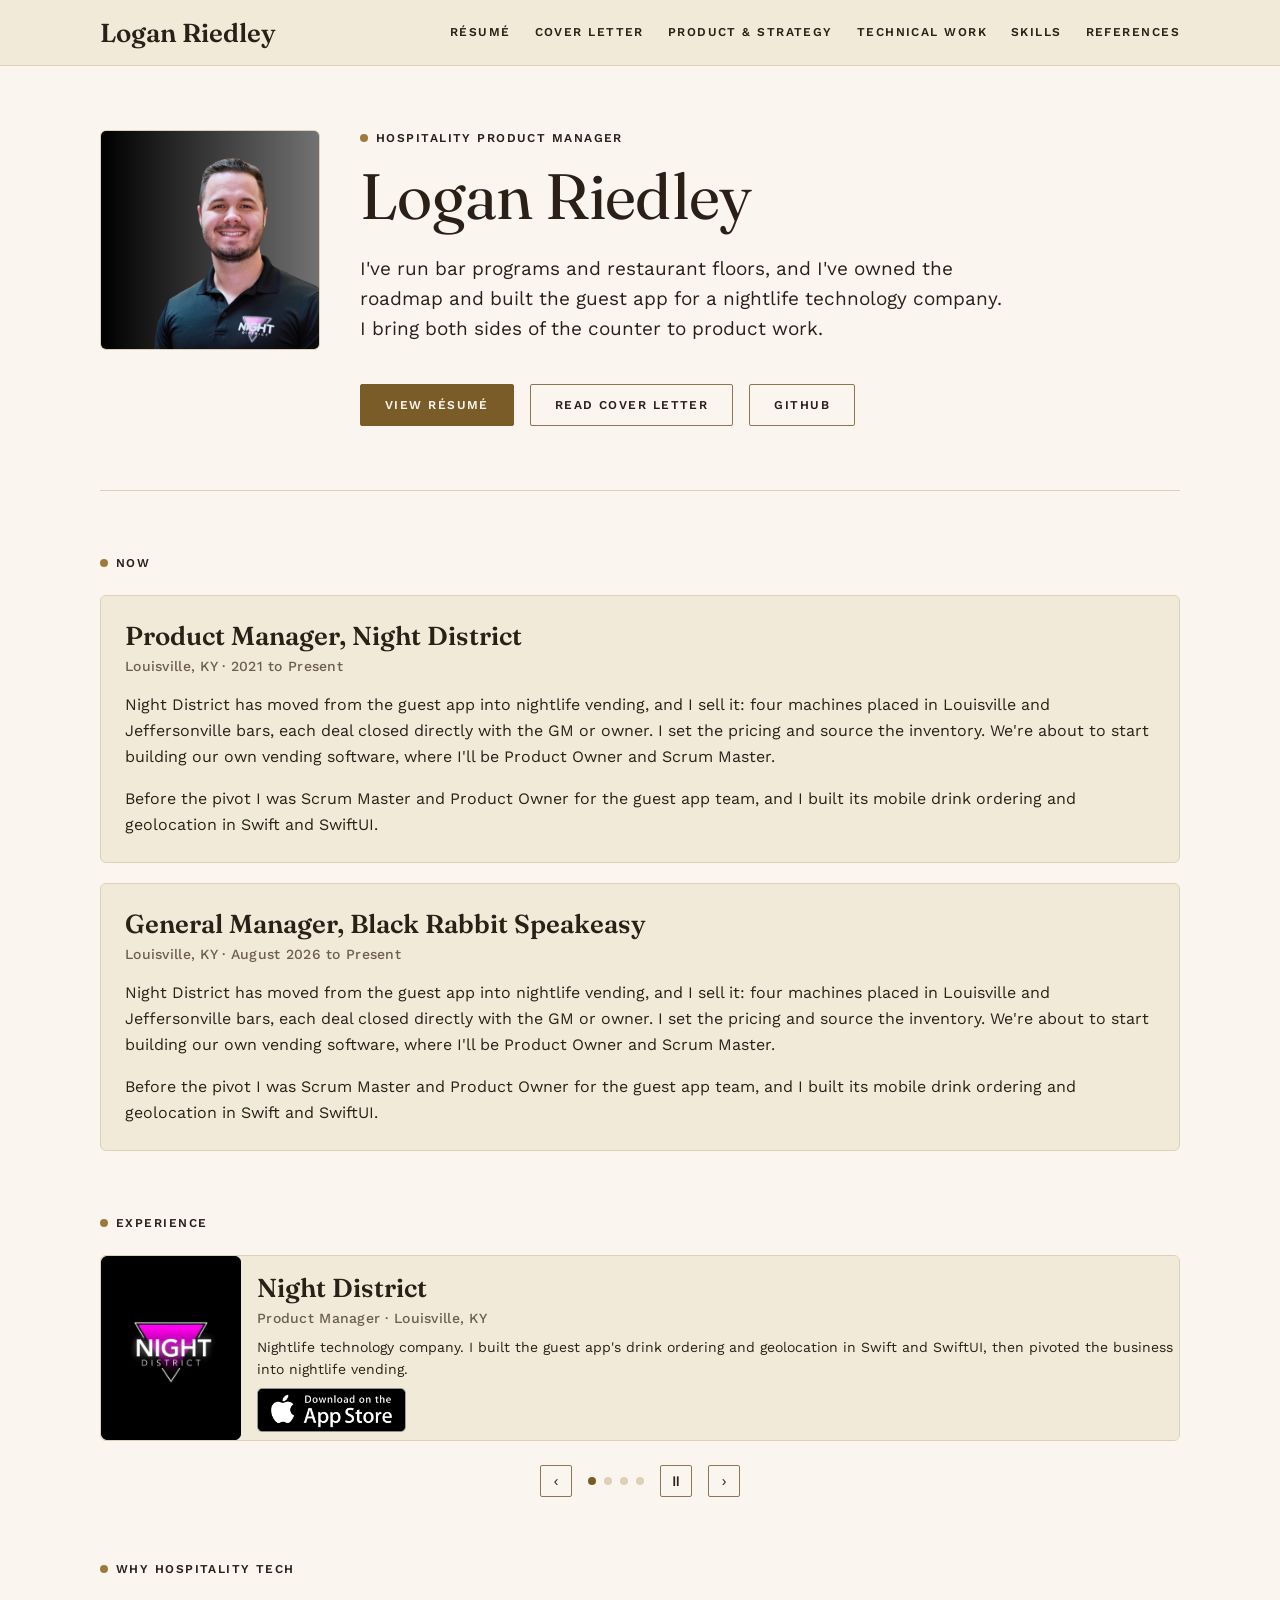
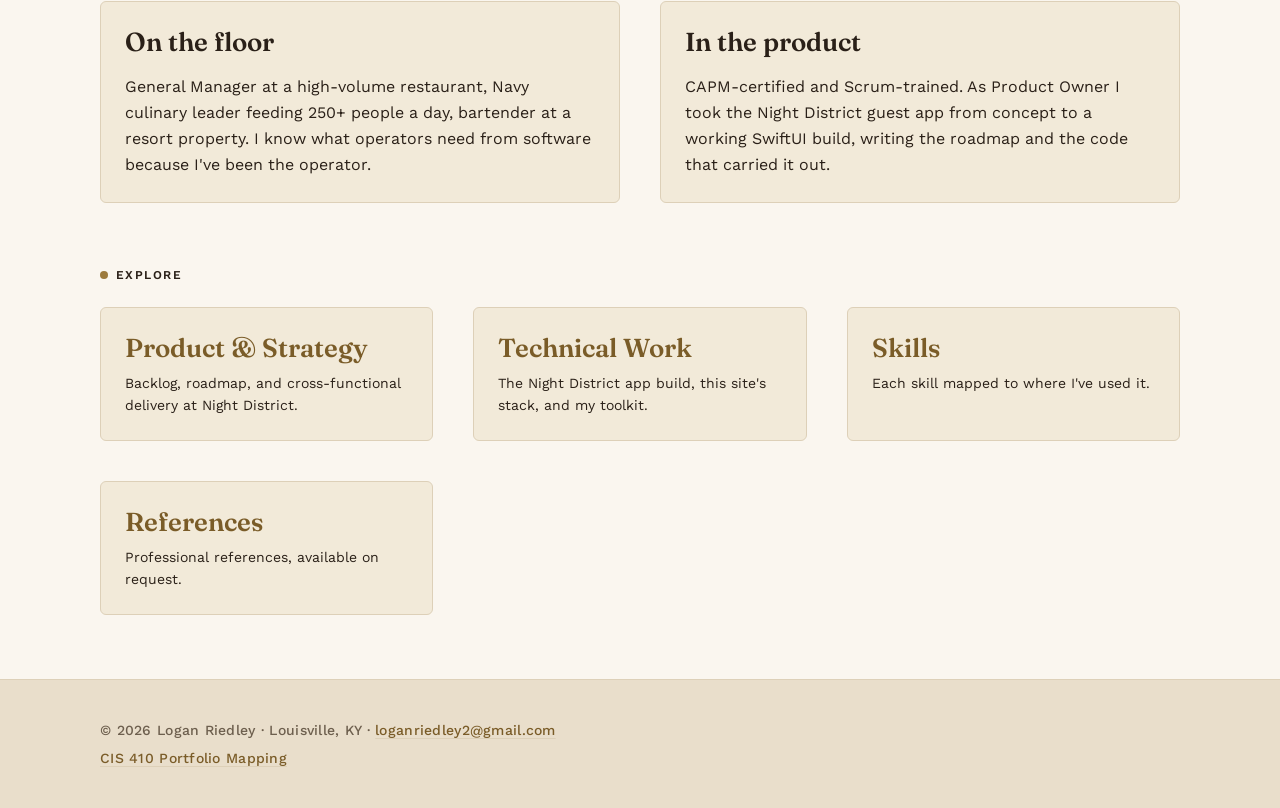
==== index.html @ 6154f62b "Initial commit: portfolio site Static site with home, cover letter, and technical work pages, plus t" ====
<!doctype html>
<html lang="en">
<head>
<meta charset="UTF-8" />
<meta name="viewport" content="width=device-width, initial-scale=1" />
<title>Logan Riedley — Hospitality Product Manager</title>
<meta name="description" content="Portfolio of Logan Riedley, a product manager who has worked both sides of the counter in hospitality." />
<link rel="preconnect" href="https://fonts.googleapis.com" />
<link rel="preconnect" href="https://fonts.gstatic.com" crossorigin />
<link href="https://fonts.googleapis.com/css2?family=Fraunces:wght@400;500;600&family=Work+Sans:wght@400;500;600&display=swap" rel="stylesheet" />
<link rel="stylesheet" href="assets/css/style.css" />
</head>
<body>

<header class="site-header">
  <div class="nav-inner">
    <a class="brand" href="index.html">Logan Riedley</a>
    <nav class="tabs" aria-label="Primary">
      <a href="resume.html">Résumé</a>
      <a href="cover-letter.html">Cover Letter</a>
      <a href="product-strategy.html">Product &amp; Strategy</a>
      <a href="technical-work.html">Technical Work</a>
      <a href="skills.html">Skills</a>
      <a href="references.html">References</a>
    </nav>
  </div>
</header>

<main>
  <div class="wrap">

    <section class="hero">
      <div class="hero-inner">
        <img class="hero-photo" src="assets/img/headshot.png" alt="Portrait of Logan Riedley" />
        <div>
          <p class="eyebrow label">Hospitality Product Manager</p>
          <h1 class="display-xl">Logan Riedley</h1>
          <p class="lede body-lg">
            I've run bar programs and restaurant floors, and I've owned the roadmap and built
            the guest app for a nightlife technology company. I bring both sides of the counter
            to product work.
          </p>
          <div class="cta-row">
            <a class="btn primary" href="resume.html">View Résumé</a>
            <a class="btn" href="cover-letter.html">Read Cover Letter</a>
            <a class="btn" href="https://github.com/lrriedley" target="_blank" rel="noopener">GitHub</a>
          </div>
        </div>
      </div>
    </section>

    <section>
      <div class="section-head">
        <p class="eyebrow label">Now</p>
      </div>
      <article class="card">
        <div class="card-head">
          <h2 class="display-md">Product Manager, Night District</h2>
          <span class="meta">Louisville, KY · 2021 to Present</span>
        </div>
        <p>
          Night District has moved from the guest app into nightlife vending, and I sell it:
          four machines placed in Louisville and Jeffersonville bars, each deal closed directly
          with the GM or owner. I set the pricing and source the inventory. We're about to start
          building our own vending software, where I'll be Product Owner and Scrum Master.
        </p>
        <p>
          Before the pivot I was Scrum Master and Product Owner for the guest app team, and I
          built its mobile drink ordering and geolocation in Swift and SwiftUI.
        </p>
      </article>

      <article class="card">
        <div class="card-head">
          <h2 class="display-md">General Manager, Black Rabbit Speakeasy</h2>
          <span class="meta">Louisville, KY · August 2026 to Present</span>
        </div>
        <p>
          Night District has moved from the guest app into nightlife vending, and I sell it:
          four machines placed in Louisville and Jeffersonville bars, each deal closed directly
          with the GM or owner. I set the pricing and source the inventory. We're about to start
          building our own vending software, where I'll be Product Owner and Scrum Master.
        </p>
        <p>
          Before the pivot I was Scrum Master and Product Owner for the guest app team, and I
          built its mobile drink ordering and geolocation in Swift and SwiftUI.
        </p>
      </article>
    </section>

    <section aria-roledescription="carousel" aria-label="Where I Work">
      <div class="section-head">
        <p class="eyebrow label">Experience</p>
      </div>
      <div class="carousel" data-carousel>
        <div class="carousel-viewport">
          <ul class="carousel-track" data-track role="list">
            <li class="carousel-slide" role="listitem">
              <div class="carousel-logo-frame carousel-logo-frame--dark carousel-logo-frame--fill">
                <img src="assets/img/carousel/night-district.png" alt="Night District logo" loading="lazy" />
              </div>
              <div>
                <h3 class="display-md">Night District</h3>
                <p class="meta">Product Manager · Louisville, KY</p>
                <p class="body-sm" style="margin-top: var(--space-2)">
                  Nightlife technology company. I built the guest app's drink ordering
                  and geolocation in Swift and SwiftUI, then pivoted the business into
                  nightlife vending.
                </p>
                <a class="app-store-badge" href="https://apps.apple.com/us/app/night-district/id6449729790" target="_blank" rel="noopener">
                  <img src="assets/img/app-store.png" alt="Download on the App Store" />
                </a>
              </div>
            </li>
            <li class="carousel-slide" role="listitem">
              <div class="carousel-logo-frame carousel-logo-frame--dark">
                <img src="assets/img/carousel/black-rabbit.svg" alt="Black Rabbit Speakeasy logo" loading="lazy" />
              </div>
              <div>
                <h3 class="display-md">Black Rabbit Speakeasy</h3>
                <p class="meta">General Manager</p>
                <p class="body-sm" style="margin-top: var(--space-2)">
                  The speakeasy I run day to day — floor operations, the bar program,
                  and the guest experience from open to close.
                </p>
              </div>
            </li>
            <li class="carousel-slide" role="listitem">
              <div class="carousel-logo-frame carousel-logo-frame--light">
                <img src="assets/img/carousel/derby-city-pizza.png" alt="Derby City Pizza Co. logo" loading="lazy" />
              </div>
              <div>
                <h3 class="display-md">Derby City Pizza Co.</h3>
                <p class="meta">General Manager</p>
                <p class="body-sm" style="margin-top: var(--space-2)">
                  High-volume pizza franchise where I lead a 15-plus person team and
                  planned and launched a 6-cocktail beverage program from recipe to
                  bartender training.
                </p>
              </div>
            </li>
            <li class="carousel-slide" role="listitem">
              <div class="carousel-logo-frame carousel-logo-frame--dark">
                <img src="assets/img/carousel/bar-ticket.png" alt="Bar Ticket logo" loading="lazy" />
              </div>
              <div>
                <h3 class="display-md">Bar Ticket</h3>
                <p class="meta">Built it myself · macOS</p>
                <p class="body-sm" style="margin-top: var(--space-2)">
                  A tool for my own workflow: write <code>//TODO</code> in Swift, hit
                  save, and it opens a GitHub issue automatically. No forms, no
                  context switching.
                </p>
              </div>
            </li>
          </ul>
        </div>
        <div class="carousel-controls">
          <button class="carousel-btn" type="button" data-prev aria-label="Previous slide">‹</button>
          <div class="carousel-dots" data-dots role="tablist" aria-label="Slides"></div>
          <button class="carousel-btn" type="button" data-pause aria-label="Pause automatic rotation" aria-pressed="false">⏸</button>
          <button class="carousel-btn" type="button" data-next aria-label="Next slide">›</button>
        </div>
      </div>
    </section>

    <section>
      <div class="section-head">
        <p class="eyebrow label">Why Hospitality Tech</p>
      </div>
      <div class="grid">
        <article class="card">
          <h2 class="display-md">On the floor</h2>
          <p style="margin-top: var(--space-3)">
            General Manager at a high-volume restaurant, Navy culinary leader feeding 250+
            people a day, bartender at a resort property. I know what operators need from
            software because I've been the operator.
          </p>
        </article>
        <article class="card">
          <h2 class="display-md">In the product</h2>
          <p style="margin-top: var(--space-3)">
            CAPM-certified and Scrum-trained. As Product Owner I took the Night District
            guest app from concept to a working SwiftUI build, writing the roadmap and the
            code that carried it out.
          </p>
        </article>
      </div>
    </section>

    <section>
      <div class="section-head">
        <p class="eyebrow label">Explore</p>
      </div>
      <div class="grid">
        <article class="card">
          <h2 class="display-md"><a href="product-strategy.html">Product &amp; Strategy</a></h2>
          <p class="body-sm" style="margin-top: var(--space-2)">Backlog, roadmap, and cross-functional delivery at Night District.</p>
        </article>
        <article class="card">
          <h2 class="display-md"><a href="technical-work.html">Technical Work</a></h2>
          <p class="body-sm" style="margin-top: var(--space-2)">The Night District app build, this site's stack, and my toolkit.</p>
        </article>
        <article class="card">
          <h2 class="display-md"><a href="skills.html">Skills</a></h2>
          <p class="body-sm" style="margin-top: var(--space-2)">Each skill mapped to where I've used it.</p>
        </article>
        <article class="card">
          <h2 class="display-md"><a href="references.html">References</a></h2>
          <p class="body-sm" style="margin-top: var(--space-2)">Professional references, available on request.</p>
        </article>
      </div>
    </section>

  </div>
</main>

<footer class="site-footer">
  <div class="wrap">
    <p class="meta">© <span data-year>2026</span> Logan Riedley · Louisville, KY · <a href="mailto:loganriedley2@gmail.com">loganriedley2@gmail.com</a></p>
    <p class="meta"><a href="course-mapping.html">CIS 410 Portfolio Mapping</a></p>
  </div>
</footer>

<script src="assets/js/main.js"></script>
</body>
</html>
---- assets/css/style.css ----
/* Logan Riedley — portfolio
   Source of truth: design/tokens.json + design/README.md (Claude Design system "Logan Riedley").
   One theme (Ivory). No shadows: depth comes from hairlines. */

:root {
  /* color */
  --surface-100: #faf6ef; /* page */
  --surface-200: #f2ead9; /* raised: nav, cards, fields */
  --surface-300: #e9decb; /* sunken: footer, bands */
  --ink: #2a2018;
  --ink-muted: #6d5f4e;   /* captions and meta only, never below 14px */
  --brass: #9c7a3c;       /* decorative only: rules, dots, 24px+ display text */
  --brass-strong: #7a5c28; /* links, active nav, focus rings, button fills */
  --on-brass: var(--surface-100);
  --hairline: #ddd0b8;
  --border-strong: #8c7752; /* control edges */

  /* type */
  --font-serif: "Fraunces", ui-serif, Georgia, serif;
  --font-sans: "Work Sans", ui-sans-serif, system-ui, sans-serif;

  /* space */
  --space-1: 4px;
  --space-2: 8px;
  --space-3: 16px;
  --space-4: 24px;
  --space-5: 40px;
  --space-6: 64px;

  /* radius */
  --radius-sm: 2px;
  --radius-md: 6px;
  --radius-pill: 999px;

  --maxw: 1080px;
  --gutter: clamp(var(--space-4), 6vw, var(--space-6));
}

* { box-sizing: border-box; }

html { scroll-behavior: smooth; }

body {
  margin: 0;
  background: var(--surface-100);
  color: var(--ink);
  font-family: var(--font-sans);
  font-size: 16px;
  line-height: 26px;
  -webkit-font-smoothing: antialiased;
}

img { max-width: 100%; }

a {
  color: var(--brass-strong);
  text-decoration: underline;
  text-decoration-color: var(--hairline);
  text-underline-offset: 3px;
}
a:hover { text-decoration-color: var(--brass-strong); }

:focus-visible {
  outline: 2px solid var(--brass-strong);
  outline-offset: 2px;
}

.wrap {
  max-width: calc(var(--maxw) + 2 * var(--gutter));
  margin: 0 auto;
  padding: 0 var(--gutter);
}

/* ---------- Type roles ---------- */

.display-xl {
  font-family: var(--font-serif);
  font-size: clamp(44px, 8vw, 64px);
  line-height: 1.06;
  font-weight: 400;
  letter-spacing: -0.01em;
  margin: 0;
}

.display-lg {
  font-family: var(--font-serif);
  font-size: clamp(32px, 5vw, 40px);
  line-height: 46px;
  font-weight: 500;
  letter-spacing: -0.005em;
  margin: 0;
}

.display-md {
  font-family: var(--font-serif);
  font-size: 26px;
  line-height: 32px;
  font-weight: 600;
  margin: 0;
}

.body-lg { font-size: 19px; line-height: 30px; }
.body-sm { font-size: 14px; line-height: 22px; }

.label {
  font-size: 12px;
  line-height: 16px;
  font-weight: 600;
  letter-spacing: 0.12em;
  text-transform: uppercase;
}

.meta {
  font-size: 14px; /* token says 13px; README forbids ink-muted below 14px */
  line-height: 20px;
  font-weight: 500;
  letter-spacing: 0.02em;
  color: var(--ink-muted);
}

/* Eyebrow: menu-style label with a brass period in front */
.eyebrow {
  display: flex;
  align-items: center;
  gap: var(--space-2);
  margin: 0 0 var(--space-3);
}
.eyebrow::before {
  content: "";
  width: 8px;
  height: 8px;
  border-radius: var(--radius-pill);
  background: var(--brass);
}

/* ---------- Header / nav ---------- */

.site-header {
  background: var(--surface-200);
  border-bottom: 1px solid var(--hairline);
}

.nav-inner {
  max-width: calc(var(--maxw) + 2 * var(--gutter));
  margin: 0 auto;
  padding: var(--space-3) var(--gutter);
  display: flex;
  align-items: center;
  justify-content: space-between;
  flex-wrap: wrap;
  gap: var(--space-2) var(--space-4);
}

.brand {
  font-family: var(--font-serif);
  font-size: 26px;
  line-height: 32px;
  font-weight: 600;
  color: var(--ink);
  text-decoration: none;
}

nav.tabs { display: flex; flex-wrap: wrap; gap: var(--space-1) var(--space-4); }

nav.tabs a {
  font-size: 12px;
  line-height: 16px;
  font-weight: 600;
  letter-spacing: 0.12em;
  text-transform: uppercase;
  color: var(--ink);
  text-decoration: none;
  padding: var(--space-2) 0;
  border-bottom: 1px solid transparent;
}
nav.tabs a:hover { color: var(--brass-strong); }
nav.tabs a[aria-current="page"] {
  color: var(--brass-strong);
  border-bottom-color: var(--brass);
}

/* ---------- Layout ---------- */

main { padding: var(--space-6) 0; }

.hero { padding-bottom: var(--space-6); border-bottom: 1px solid var(--hairline); }
.hero .lede { max-width: 34em; margin: var(--space-4) 0 var(--space-5); }

.hero-inner {
  display: flex;
  align-items: flex-start;
  gap: var(--space-5);
}

.hero-photo {
  flex: 0 0 220px;
  width: 220px;
  height: 220px;
  object-fit: cover;
  border: 1px solid var(--hairline);
  border-radius: var(--radius-md);
}

@media (max-width: 640px) {
  .hero-inner { flex-direction: column; }
  .hero-photo { width: 160px; height: 160px; flex-basis: auto; }
}

section + section { margin-top: var(--space-6); }
section > .section-head { margin-bottom: var(--space-4); }

.grid {
  display: grid;
  grid-template-columns: repeat(auto-fit, minmax(280px, 1fr));
  gap: var(--space-5);
}

.card {
  background: var(--surface-200);
  border: 1px solid var(--hairline);
  border-radius: var(--radius-md);
  padding: var(--space-4);
}
section > .card + .card { margin-top: 20px; }
.card .card-head {
  display: flex;
  flex-direction: column;
  align-items: flex-start;
  gap: var(--space-1);
  margin-bottom: var(--space-3);
}
.card p { margin: 0; }
.card p + p { margin-top: var(--space-3); }
.card .display-md a { text-decoration: none; }
.card .display-md a:hover { text-decoration: underline; text-decoration-color: var(--brass-strong); }

/* ---------- Buttons ---------- */

.cta-row { display: flex; flex-wrap: wrap; gap: var(--space-3); }

.btn {
  display: inline-block;
  padding: 12px var(--space-4);
  border: 1px solid var(--border-strong);
  border-radius: var(--radius-sm);
  font-size: 12px;
  line-height: 16px;
  font-weight: 600;
  letter-spacing: 0.12em;
  text-transform: uppercase;
  text-decoration: none;
  color: var(--ink);
  background: transparent;
}
.btn:hover { border-color: var(--ink); }

.btn.primary {
  background: var(--brass-strong);
  border-color: var(--brass-strong);
  color: var(--on-brass);
}
.btn.primary:hover { background: var(--ink); border-color: var(--ink); }

/* ---------- Tags ---------- */

.tag-row { display: flex; flex-wrap: wrap; gap: var(--space-2); }
.tag {
  padding: var(--space-1) 12px;
  border: 1px solid var(--hairline);
  border-radius: var(--radius-pill);
  background: var(--surface-200);
  color: var(--ink);
}

/* ---------- Carousel ---------- */

.carousel-viewport {
  overflow: hidden;
  border: 1px solid var(--hairline);
  border-radius: var(--radius-md);
  transition: height 0.5s ease;
}

.carousel-track {
  display: flex;
  align-items: flex-start;
  list-style: none;
  margin: 0;
  padding: 0;
  transition: transform 0.5s ease;
}
@media (prefers-reduced-motion: reduce) {
  .carousel-track,
  .carousel-viewport { transition: none; }
}

.carousel-slide {
  flex: 0 0 100%;
  display: flex;
  align-items: flex-start;
  gap: var(--space-3);
  padding: 0;
  background: var(--surface-200);
}
.carousel-slide .display-md { padding-top: var(--space-3); }
.carousel-slide p { margin: 0; }
.carousel-slide .meta { margin-top: var(--space-1); }
.carousel-slide .body-sm { margin-top: var(--space-2); }

.carousel-logo-frame {
  flex: 0 0 140px;
  width: 140px;
  height: 140px;
  display: flex;
  align-items: center;
  justify-content: center;
  padding: var(--space-3);
  background: var(--surface-100);
  border: 1px solid var(--hairline);
  border-radius: var(--radius-md);
}
.carousel-logo-frame img {
  width: 100%;
  height: 100%;
  object-fit: contain;
}
.carousel-logo-frame--dark {
  background: #000;
  border-color: #000;
}
.carousel-logo-frame--fill {
  align-self: stretch;
  height: auto;
}
.carousel-logo-frame--fill img {
  width: 100%;
  height: auto;
}
.carousel-logo-frame--light {
  background: #fff;
}

.app-store-badge {
  display: inline-block;
  margin-top: var(--space-2);
  line-height: 0;
  text-decoration: none;
}
.app-store-badge img {
  height: 44px;
  width: auto;
}

.carousel-controls {
  display: flex;
  align-items: center;
  justify-content: center;
  gap: var(--space-3);
  margin-top: var(--space-4);
}

.carousel-btn {
  width: 32px;
  height: 32px;
  display: inline-flex;
  align-items: center;
  justify-content: center;
  border: 1px solid var(--border-strong);
  border-radius: var(--radius-sm);
  background: transparent;
  color: var(--ink);
  font-size: 14px;
  line-height: 1;
  cursor: pointer;
}
.carousel-btn:hover { border-color: var(--ink); color: var(--brass-strong); }

.carousel-dots { display: flex; align-items: center; gap: var(--space-2); }

.carousel-dot {
  width: 8px;
  height: 8px;
  padding: 0;
  border: none;
  border-radius: var(--radius-pill);
  background: var(--hairline);
  cursor: pointer;
}
.carousel-dot[aria-current="true"] { background: var(--brass-strong); }

@media (max-width: 640px) {
  .carousel-slide { flex-direction: column; text-align: center; gap: var(--space-3); }
}

/* ---------- Footer ---------- */

.site-footer {
  background: var(--surface-300);
  border-top: 1px solid var(--hairline);
  padding: var(--space-5) 0;
}
.site-footer p { margin: 0; }
.site-footer p + p { margin-top: var(--space-2); }
.site-footer a { color: var(--brass-strong); }
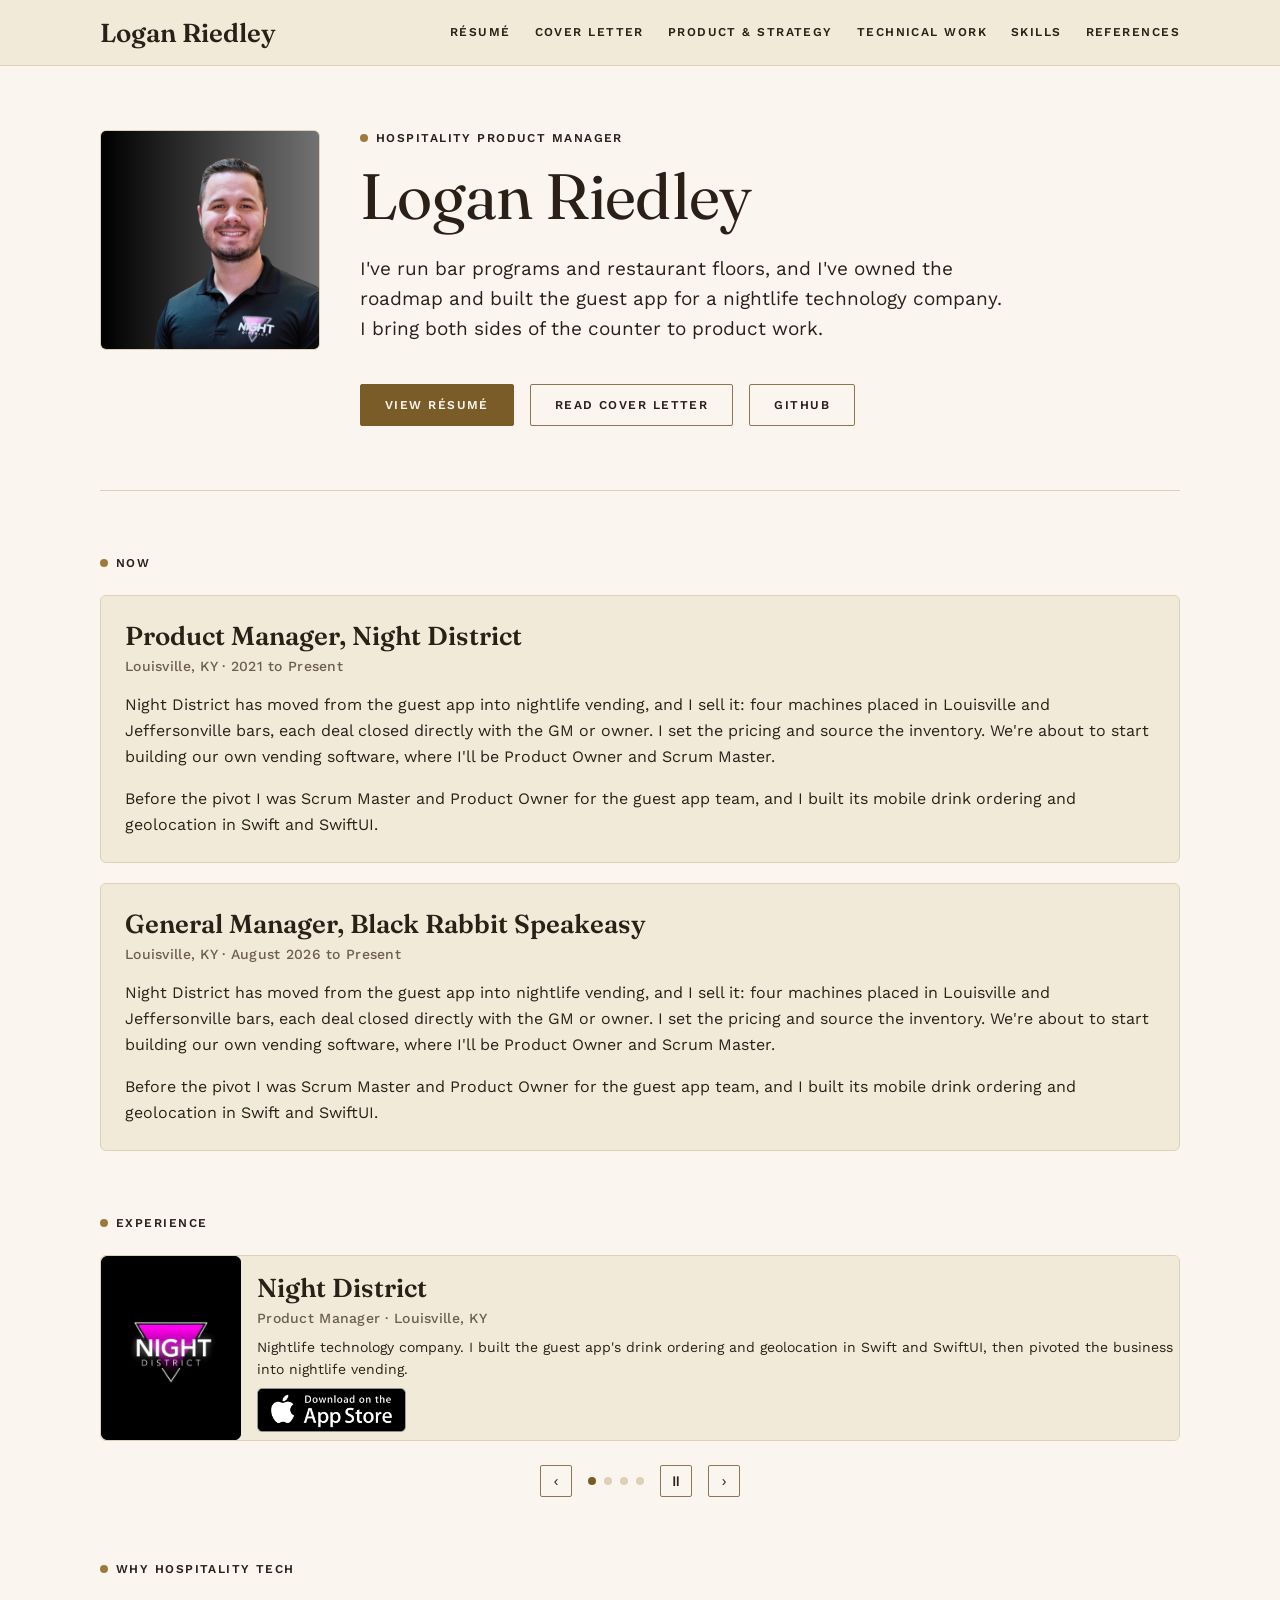
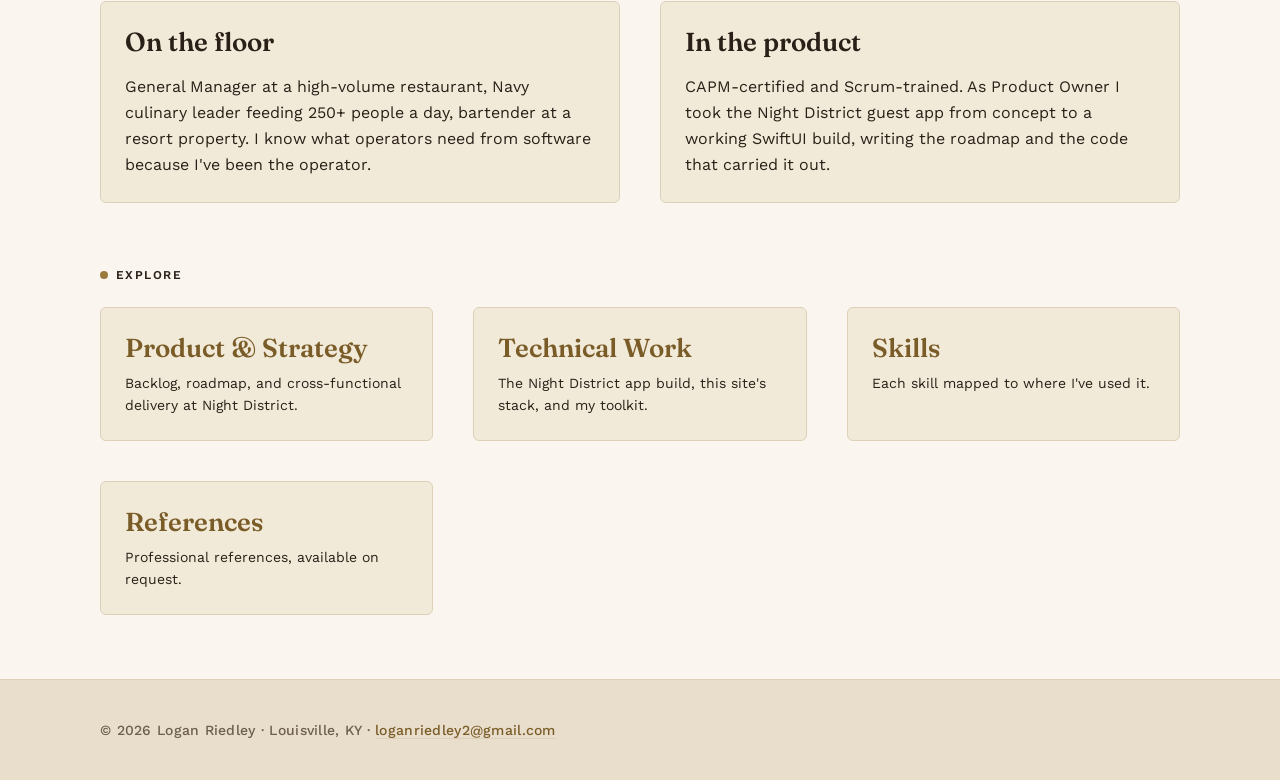
==== commit 04396964: "Remove CIS 410 Portfolio Mapping footer link It pointed at course-mapping.html, which doesn't exist." ====
--- a/index.html
+++ b/index.html
@@ -16,7 +16,7 @@
   <div class="nav-inner">
     <a class="brand" href="index.html">Logan Riedley</a>
     <nav class="tabs" aria-label="Primary">
-      <a href="resume.html">Résumé</a>
+      <a href="assets/docs/logan-riedley-resume.pdf" target="_blank" rel="noopener">Résumé</a>
       <a href="cover-letter.html">Cover Letter</a>
       <a href="product-strategy.html">Product &amp; Strategy</a>
       <a href="technical-work.html">Technical Work</a>
@@ -41,7 +41,7 @@
             to product work.
           </p>
           <div class="cta-row">
-            <a class="btn primary" href="resume.html">View Résumé</a>
+            <a class="btn primary" href="assets/docs/logan-riedley-resume.pdf" target="_blank" rel="noopener">View Résumé</a>
             <a class="btn" href="cover-letter.html">Read Cover Letter</a>
             <a class="btn" href="https://github.com/lrriedley" target="_blank" rel="noopener">GitHub</a>
           </div>
@@ -218,7 +218,6 @@
 <footer class="site-footer">
   <div class="wrap">
     <p class="meta">© <span data-year>2026</span> Logan Riedley · Louisville, KY · <a href="mailto:loganriedley2@gmail.com">loganriedley2@gmail.com</a></p>
-    <p class="meta"><a href="course-mapping.html">CIS 410 Portfolio Mapping</a></p>
   </div>
 </footer>
 
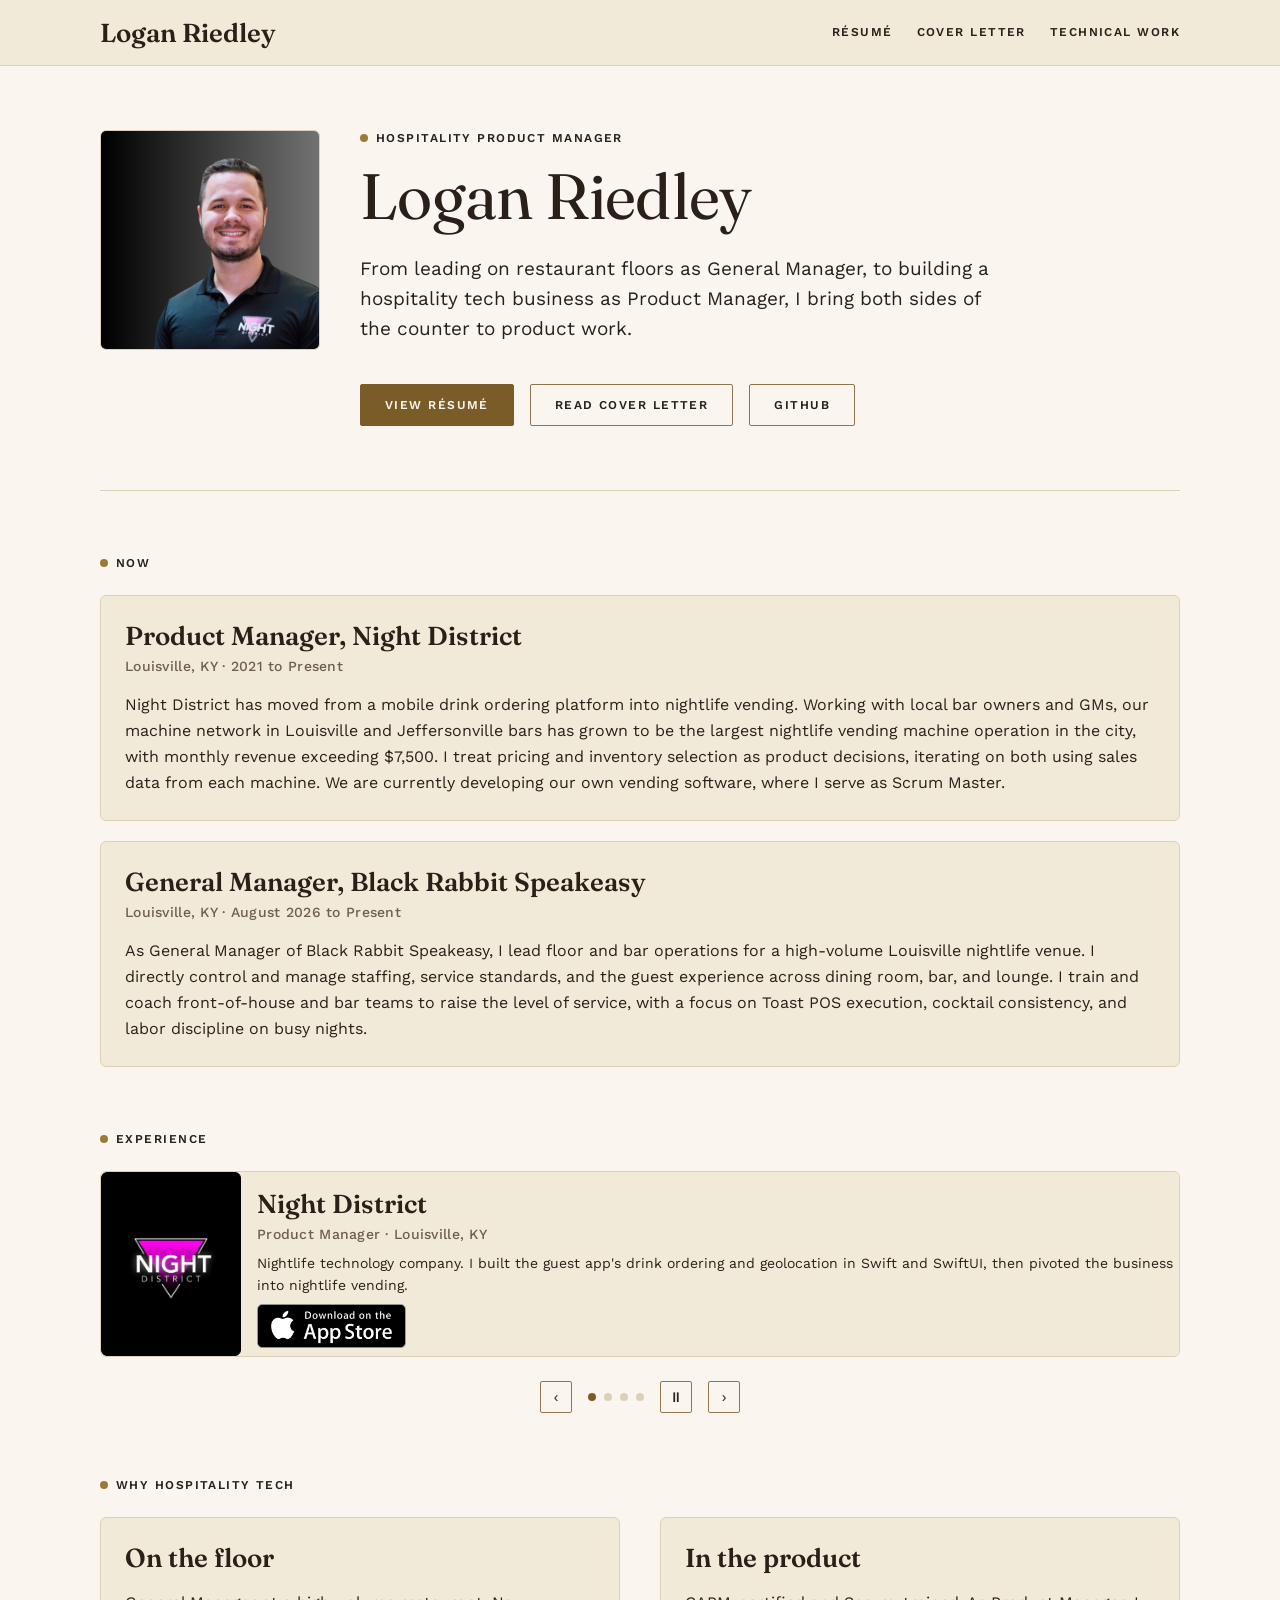
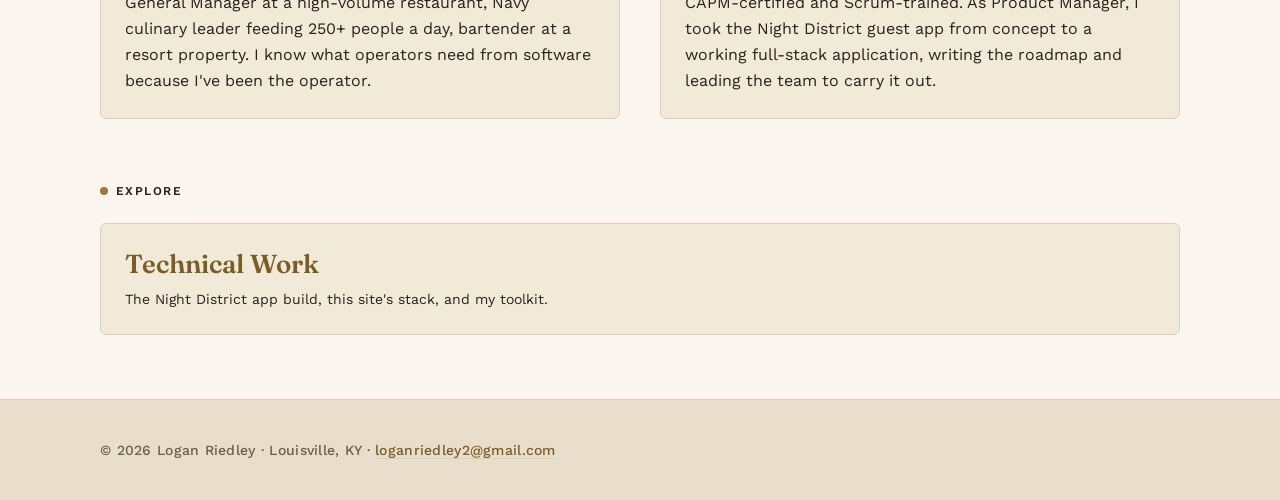
==== commit 18ee15f8: "Update résumé PDF and revise Night District copy Lead with the product decision (roadmap, pricing/in" ====
--- a/index.html
+++ b/index.html
@@ -18,10 +18,10 @@
     <nav class="tabs" aria-label="Primary">
       <a href="assets/docs/logan-riedley-resume.pdf" target="_blank" rel="noopener">Résumé</a>
       <a href="cover-letter.html">Cover Letter</a>
-      <a href="product-strategy.html">Product &amp; Strategy</a>
+      <!-- <a href="product-strategy.html">Product &amp; Strategy</a> -->
       <a href="technical-work.html">Technical Work</a>
-      <a href="skills.html">Skills</a>
-      <a href="references.html">References</a>
+      <!-- <a href="skills.html">Skills</a> -->
+      <!-- <a href="references.html">References</a> -->
     </nav>
   </div>
 </header>
@@ -36,9 +36,7 @@
           <p class="eyebrow label">Hospitality Product Manager</p>
           <h1 class="display-xl">Logan Riedley</h1>
           <p class="lede body-lg">
-            I've run bar programs and restaurant floors, and I've owned the roadmap and built
-            the guest app for a nightlife technology company. I bring both sides of the counter
-            to product work.
+            From leading on restaurant floors as General Manager, to building a hospitality tech business as Product Manager, I bring both sides of the counter to product work.
           </p>
           <div class="cta-row">
             <a class="btn primary" href="assets/docs/logan-riedley-resume.pdf" target="_blank" rel="noopener">View Résumé</a>
@@ -59,14 +57,12 @@
           <span class="meta">Louisville, KY · 2021 to Present</span>
         </div>
         <p>
-          Night District has moved from the guest app into nightlife vending, and I sell it:
-          four machines placed in Louisville and Jeffersonville bars, each deal closed directly
-          with the GM or owner. I set the pricing and source the inventory. We're about to start
-          building our own vending software, where I'll be Product Owner and Scrum Master.
-        </p>
-        <p>
-          Before the pivot I was Scrum Master and Product Owner for the guest app team, and I
-          built its mobile drink ordering and geolocation in Swift and SwiftUI.
+          Night District has moved from a mobile drink ordering platform into nightlife vending.
+          Working with local bar owners and GMs, our machine network in Louisville and
+          Jeffersonville bars has grown to be the largest nightlife vending machine operation in
+          the city, with monthly revenue exceeding $7,500. I treat pricing and inventory selection
+          as product decisions, iterating on both using sales data from each machine. 
+          We are currently developing our own vending software, where I serve as Scrum Master.
         </p>
       </article>
 
@@ -76,14 +72,10 @@
           <span class="meta">Louisville, KY · August 2026 to Present</span>
         </div>
         <p>
-          Night District has moved from the guest app into nightlife vending, and I sell it:
-          four machines placed in Louisville and Jeffersonville bars, each deal closed directly
-          with the GM or owner. I set the pricing and source the inventory. We're about to start
-          building our own vending software, where I'll be Product Owner and Scrum Master.
-        </p>
-        <p>
-          Before the pivot I was Scrum Master and Product Owner for the guest app team, and I
-          built its mobile drink ordering and geolocation in Swift and SwiftUI.
+          As General Manager of Black Rabbit Speakeasy, I lead floor and bar operations for a high-volume 
+          Louisville nightlife venue. I directly control and manage staffing, service standards, and the guest experience across dining 
+          room, bar, and lounge. I train and coach front-of-house and bar teams to raise the level of service, 
+          with a focus on Toast POS execution, cocktail consistency, and labor discipline on busy nights.
         </p>
       </article>
     </section>
@@ -120,7 +112,7 @@
                 <h3 class="display-md">Black Rabbit Speakeasy</h3>
                 <p class="meta">General Manager</p>
                 <p class="body-sm" style="margin-top: var(--space-2)">
-                  The speakeasy I run day to day — floor operations, the bar program,
+                  The speakeasy I run day to day, including floor operations, the bar program,
                   and the guest experience from open to close.
                 </p>
               </div>
@@ -180,9 +172,8 @@
         <article class="card">
           <h2 class="display-md">In the product</h2>
           <p style="margin-top: var(--space-3)">
-            CAPM-certified and Scrum-trained. As Product Owner I took the Night District
-            guest app from concept to a working SwiftUI build, writing the roadmap and the
-            code that carried it out.
+            CAPM-certified and Scrum-trained. As Product Manager, I took the Night District
+            guest app from concept to a working full-stack application, writing the roadmap and leading the team to carry it out.
           </p>
         </article>
       </div>
@@ -193,14 +184,17 @@
         <p class="eyebrow label">Explore</p>
       </div>
       <div class="grid">
+        <!--
         <article class="card">
           <h2 class="display-md"><a href="product-strategy.html">Product &amp; Strategy</a></h2>
           <p class="body-sm" style="margin-top: var(--space-2)">Backlog, roadmap, and cross-functional delivery at Night District.</p>
         </article>
+        -->
         <article class="card">
           <h2 class="display-md"><a href="technical-work.html">Technical Work</a></h2>
           <p class="body-sm" style="margin-top: var(--space-2)">The Night District app build, this site's stack, and my toolkit.</p>
         </article>
+        <!--
         <article class="card">
           <h2 class="display-md"><a href="skills.html">Skills</a></h2>
           <p class="body-sm" style="margin-top: var(--space-2)">Each skill mapped to where I've used it.</p>
@@ -209,6 +203,7 @@
           <h2 class="display-md"><a href="references.html">References</a></h2>
           <p class="body-sm" style="margin-top: var(--space-2)">Professional references, available on request.</p>
         </article>
+        -->
       </div>
     </section>
 
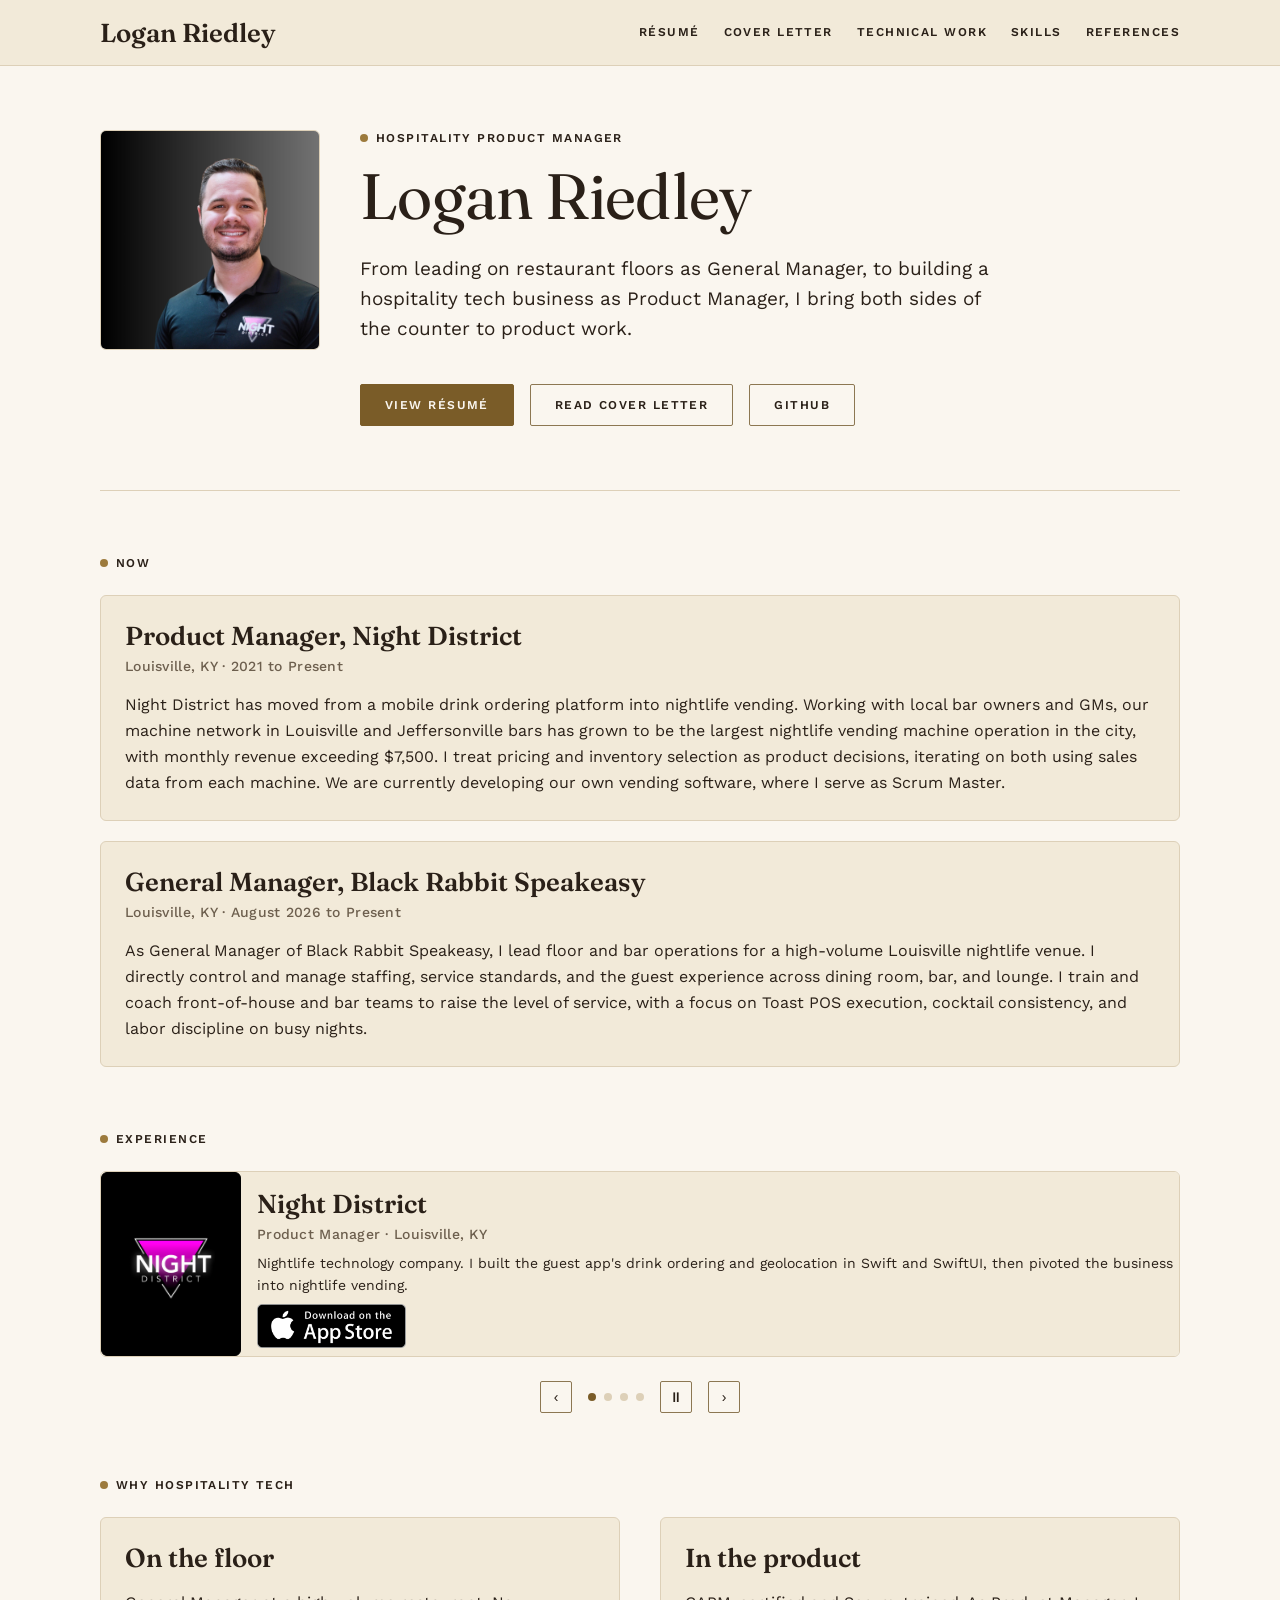
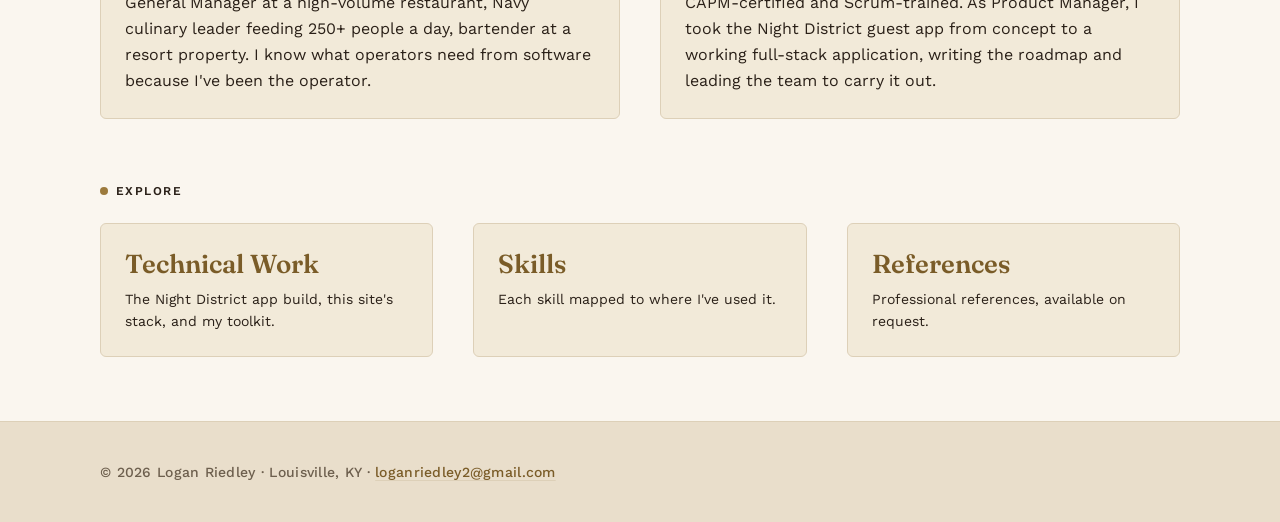
==== commit 37f630b0: "Add References and Skills pages, logo cards, and certification slider - References: four reference c" ====
--- a/index.html
+++ b/index.html
@@ -3,7 +3,7 @@
 <head>
 <meta charset="UTF-8" />
 <meta name="viewport" content="width=device-width, initial-scale=1" />
-<title>Logan Riedley — Hospitality Product Manager</title>
+<title>Logan Riedley · Hospitality Product Manager</title>
 <meta name="description" content="Portfolio of Logan Riedley, a product manager who has worked both sides of the counter in hospitality." />
 <link rel="preconnect" href="https://fonts.googleapis.com" />
 <link rel="preconnect" href="https://fonts.gstatic.com" crossorigin />
@@ -20,8 +20,8 @@
       <a href="cover-letter.html">Cover Letter</a>
       <!-- <a href="product-strategy.html">Product &amp; Strategy</a> -->
       <a href="technical-work.html">Technical Work</a>
-      <!-- <a href="skills.html">Skills</a> -->
-      <!-- <a href="references.html">References</a> -->
+      <a href="skills.html">Skills</a>
+      <a href="references.html">References</a>
     </nav>
   </div>
 </header>
@@ -194,7 +194,6 @@
           <h2 class="display-md"><a href="technical-work.html">Technical Work</a></h2>
           <p class="body-sm" style="margin-top: var(--space-2)">The Night District app build, this site's stack, and my toolkit.</p>
         </article>
-        <!--
         <article class="card">
           <h2 class="display-md"><a href="skills.html">Skills</a></h2>
           <p class="body-sm" style="margin-top: var(--space-2)">Each skill mapped to where I've used it.</p>
@@ -203,7 +202,6 @@
           <h2 class="display-md"><a href="references.html">References</a></h2>
           <p class="body-sm" style="margin-top: var(--space-2)">Professional references, available on request.</p>
         </article>
-        -->
       </div>
     </section>
 
--- a/assets/css/style.css
+++ b/assets/css/style.css
@@ -1,4 +1,4 @@
-/* Logan Riedley — portfolio
+/* Logan Riedley · portfolio
    Source of truth: design/tokens.json + design/README.md (Claude Design system "Logan Riedley").
    One theme (Ivory). No shadows: depth comes from hairlines. */
 
@@ -338,6 +338,126 @@
 }
 .carousel-logo-frame--light {
   background: #fff;
+}
+
+.card .card-head--logo {
+  flex-direction: row;
+  align-items: stretch;
+  gap: var(--space-3);
+}
+
+.card-logo {
+  flex: 0 0 56px;
+  width: 56px;
+  display: flex;
+  align-items: center;
+  justify-content: center;
+  padding: var(--space-1);
+  background: var(--surface-100);
+  border: 1px solid var(--hairline);
+  border-radius: var(--radius-sm);
+}
+.card-logo img {
+  width: 100%;
+  height: 100%;
+  object-fit: contain;
+}
+.card-logo--light { background: #fff; }
+.card-logo--dark { background: #000; border-color: #000; }
+
+/* ---------- Menu list (Skills page) ---------- */
+
+.menu-items {
+  list-style: none;
+  margin: 0;
+  padding: 0;
+}
+
+.menu-item {
+  padding: var(--space-3) 0;
+}
+.menu-item + .menu-item {
+  border-top: 1px solid var(--hairline);
+}
+
+.menu-item-name {
+  font-family: var(--font-serif);
+  font-size: 19px;
+  line-height: 26px;
+  font-weight: 600;
+  margin: 0;
+}
+
+.menu-item-note {
+  font-size: 14px;
+  line-height: 22px;
+  color: var(--ink-muted);
+  margin: var(--space-1) 0 0;
+}
+
+.menu-item-image {
+  display: block;
+  width: 100%;
+  margin-top: var(--space-3);
+  border-radius: var(--radius-md);
+}
+
+/* ---------- Certification slider ---------- */
+
+.cert-viewport {
+  overflow-x: auto;
+  overflow-y: hidden;
+  border-radius: var(--radius-md);
+  scroll-snap-type: x proximity;
+  scrollbar-width: thin;
+  scrollbar-color: var(--brass-strong) var(--surface-100);
+}
+.cert-viewport::-webkit-scrollbar { height: 8px; }
+.cert-viewport::-webkit-scrollbar-track { background: var(--surface-100); }
+.cert-viewport::-webkit-scrollbar-thumb {
+  background: var(--brass-strong);
+  border-radius: var(--radius-pill);
+}
+
+.cert-track {
+  display: flex;
+  list-style: none;
+  margin: 0;
+  padding: var(--space-4);
+  gap: var(--space-4);
+}
+
+.cert-card {
+  flex: 0 0 260px;
+  width: 260px;
+  background: var(--surface-100);
+  border: 1px solid var(--hairline);
+  border-radius: var(--radius-md);
+  padding: var(--space-3);
+  scroll-snap-align: start;
+}
+.cert-image {
+  display: block;
+  width: 100%;
+  aspect-ratio: 4 / 3;
+  object-fit: cover;
+  object-position: top;
+  border: 1px solid var(--hairline);
+  border-radius: var(--radius-sm);
+  margin-bottom: var(--space-3);
+}
+.cert-card h3 {
+  font-family: var(--font-serif);
+  font-size: 17px;
+  line-height: 22px;
+  font-weight: 600;
+  margin: 0;
+}
+.cert-card .meta { margin-top: var(--space-1); }
+.cert-card .body-sm { margin-top: var(--space-2); }
+
+@media (max-width: 560px) {
+  .cert-card { flex-basis: 150px; width: 150px; }
 }
 
 .app-store-badge {
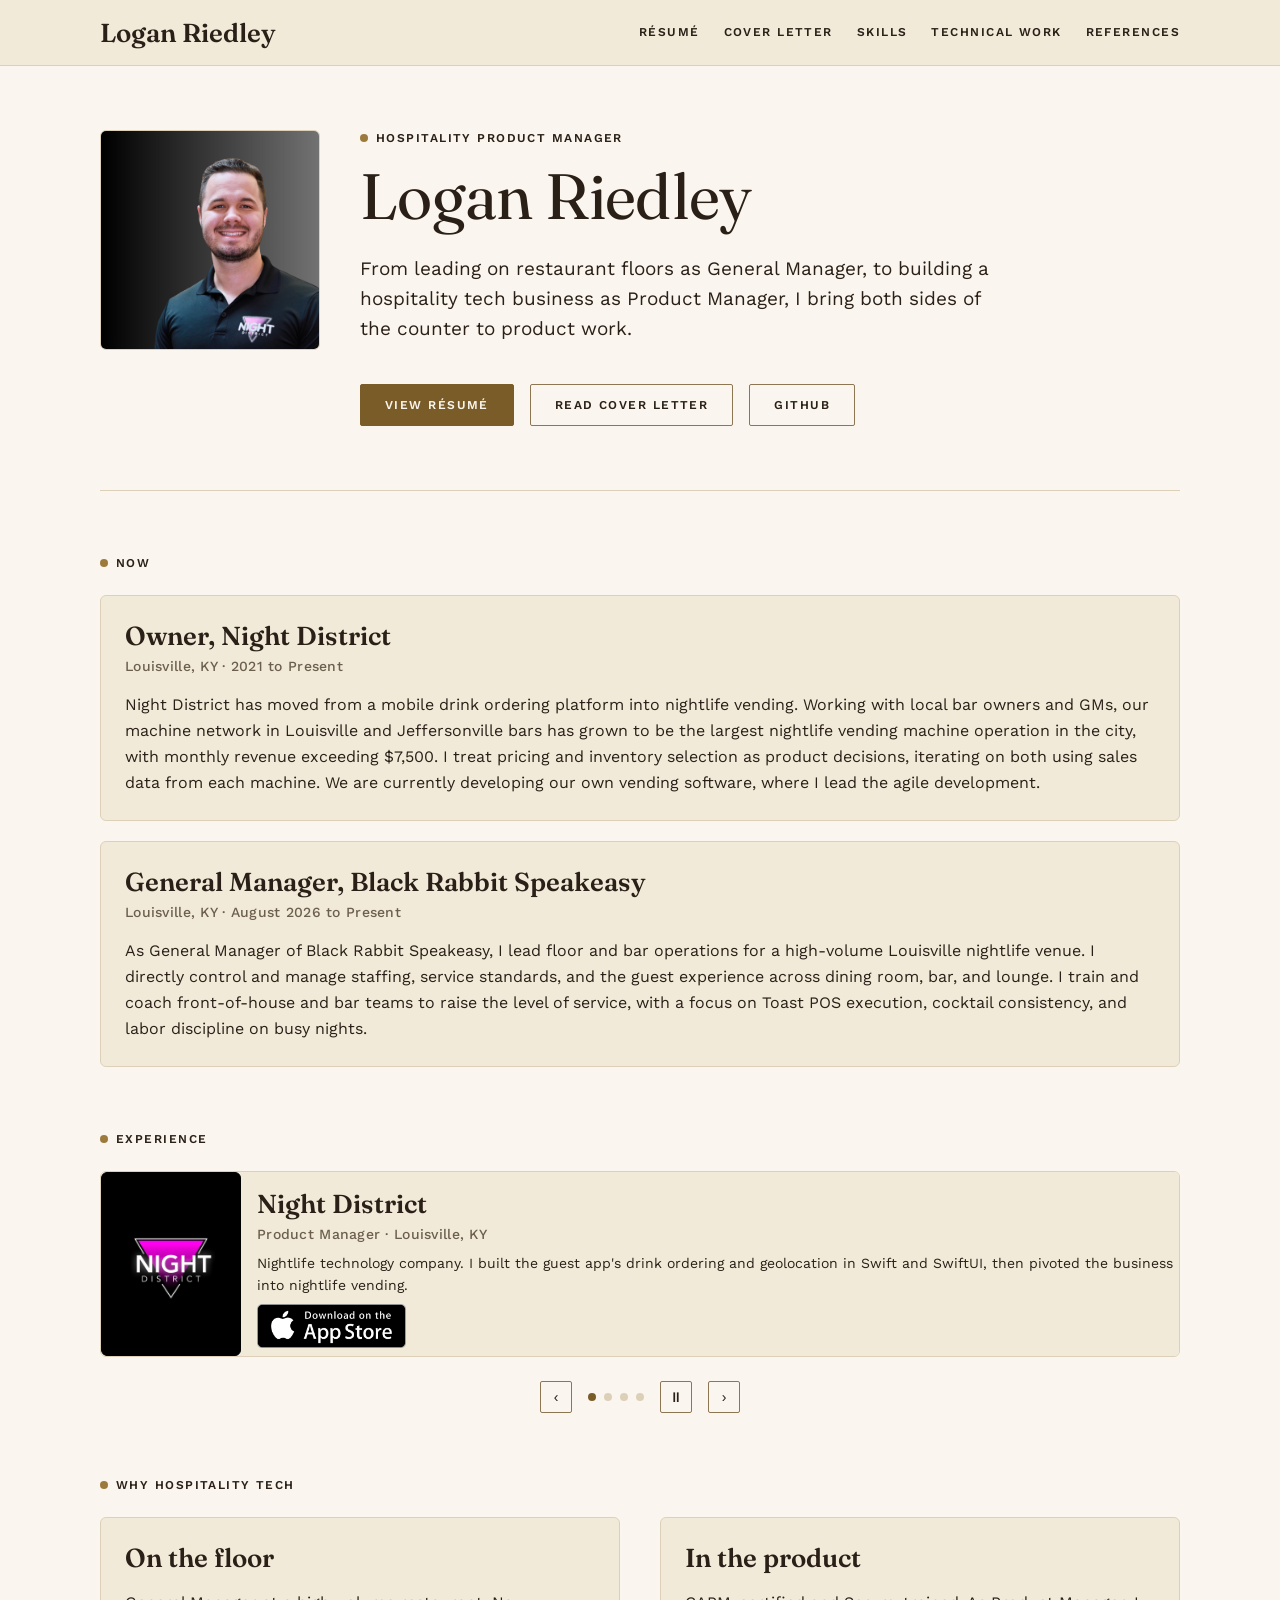
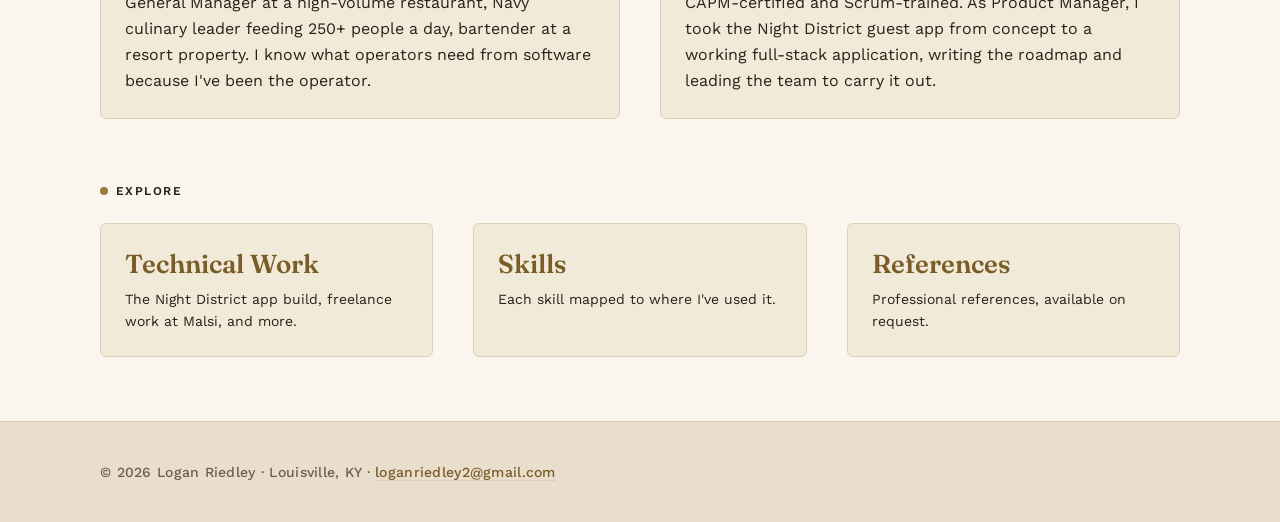
==== commit 5a5406f7: "Add Git workflow doc, Database Design skill, and Figma gallery - Render the Night District Git workf" ====
--- a/index.html
+++ b/index.html
@@ -19,8 +19,8 @@
       <a href="assets/docs/logan-riedley-resume.pdf" target="_blank" rel="noopener">Résumé</a>
       <a href="cover-letter.html">Cover Letter</a>
       <!-- <a href="product-strategy.html">Product &amp; Strategy</a> -->
+      <a href="skills.html">Skills</a>
       <a href="technical-work.html">Technical Work</a>
-      <a href="skills.html">Skills</a>
       <a href="references.html">References</a>
     </nav>
   </div>
@@ -53,7 +53,7 @@
       </div>
       <article class="card">
         <div class="card-head">
-          <h2 class="display-md">Product Manager, Night District</h2>
+          <h2 class="display-md">Owner, Night District</h2>
           <span class="meta">Louisville, KY · 2021 to Present</span>
         </div>
         <p>
@@ -62,7 +62,7 @@
           Jeffersonville bars has grown to be the largest nightlife vending machine operation in
           the city, with monthly revenue exceeding $7,500. I treat pricing and inventory selection
           as product decisions, iterating on both using sales data from each machine. 
-          We are currently developing our own vending software, where I serve as Scrum Master.
+          We are currently developing our own vending software, where I lead the agile development.
         </p>
       </article>
 
@@ -192,7 +192,7 @@
         -->
         <article class="card">
           <h2 class="display-md"><a href="technical-work.html">Technical Work</a></h2>
-          <p class="body-sm" style="margin-top: var(--space-2)">The Night District app build, this site's stack, and my toolkit.</p>
+          <p class="body-sm" style="margin-top: var(--space-2)">The Night District app build, freelance work at Malsi, and more.</p>
         </article>
         <article class="card">
           <h2 class="display-md"><a href="skills.html">Skills</a></h2>
--- a/assets/css/style.css
+++ b/assets/css/style.css
@@ -234,6 +234,51 @@
 .card .display-md a { text-decoration: none; }
 .card .display-md a:hover { text-decoration: underline; text-decoration-color: var(--brass-strong); }
 
+/* Flow spacing for documentation-style card content (paragraphs, lists,
+   code blocks, quotes mixed together) */
+.card > p:not(:first-child),
+.card > ul:not(:first-child),
+.card > pre:not(:first-child),
+.card > blockquote:not(:first-child) {
+  margin-top: var(--space-3);
+}
+
+.card ul { margin: 0; padding-left: 20px; }
+.card li + li { margin-top: var(--space-2); }
+
+code {
+  font-family: ui-monospace, SFMono-Regular, Menlo, Consolas, monospace;
+  font-size: 0.875em;
+  background: var(--surface-300);
+  padding: 2px 6px;
+  border-radius: var(--radius-sm);
+}
+
+pre {
+  margin: 0;
+  padding: var(--space-3);
+  background: var(--ink);
+  border-radius: var(--radius-sm);
+  overflow-x: auto;
+}
+pre code {
+  background: none;
+  padding: 0;
+  color: var(--surface-100);
+  font-size: 14px;
+  line-height: 22px;
+}
+
+blockquote {
+  margin: 0;
+  padding: var(--space-3) var(--space-4);
+  border-left: 3px solid var(--brass);
+  background: var(--surface-100);
+  border-radius: var(--radius-sm);
+  font-style: normal;
+}
+blockquote em { color: var(--ink-muted); }
+
 /* ---------- Buttons ---------- */
 
 .cta-row { display: flex; flex-wrap: wrap; gap: var(--space-3); }
@@ -401,6 +446,40 @@
   margin-top: var(--space-3);
   border-radius: var(--radius-md);
 }
+.menu-item-image--sm {
+  width: 66.67%;
+}
+
+.menu-item-embed {
+  margin-top: var(--space-3);
+  height: 520px;
+  border: 1px solid var(--hairline);
+  border-radius: var(--radius-md);
+  overflow: hidden;
+}
+.menu-item-embed iframe {
+  display: block;
+  width: 100%;
+  height: 100%;
+  border: 0;
+}
+
+.menu-item-gallery {
+  display: flex;
+  gap: var(--space-2);
+  margin-top: var(--space-3);
+}
+.menu-item-gallery img {
+  flex: 1 1 0;
+  min-width: 0;
+  aspect-ratio: 16 / 9;
+  object-fit: cover;
+  object-position: top;
+  border-radius: var(--radius-sm);
+}
+@media (max-width: 640px) {
+  .menu-item-gallery { flex-direction: column; }
+}
 
 /* ---------- Certification slider ---------- */
 
